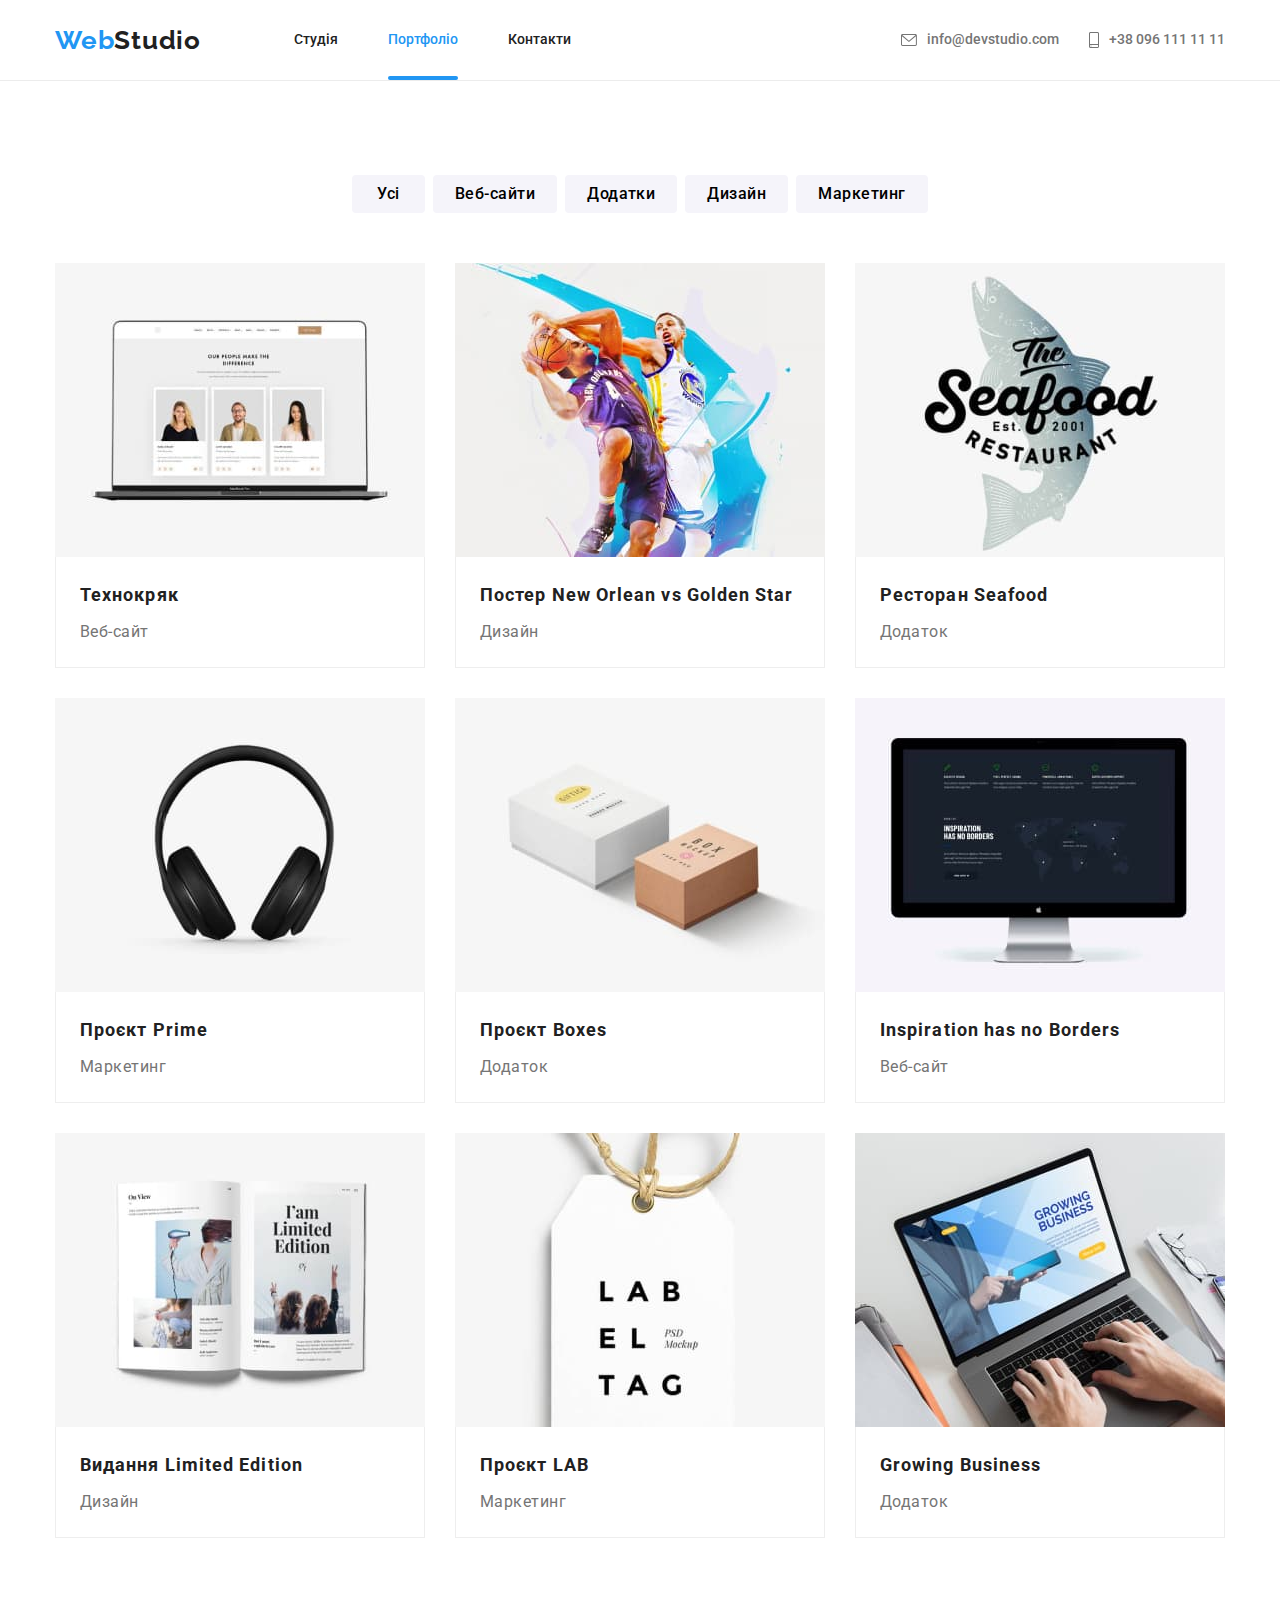
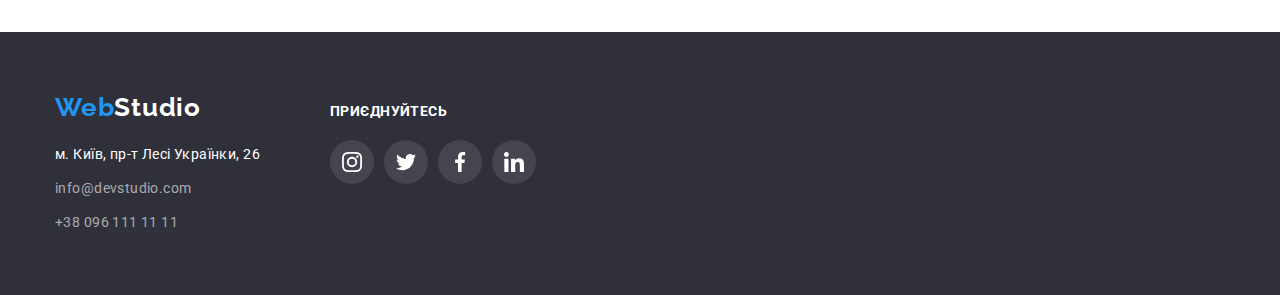
==== portfolio.html @ 78bb28c3 "Додано файли з домашки № 5" ====
<!DOCTYPE html>
<html lang="uk">
  <head>
    <meta charset="UTF-8" />
    <meta http-equiv="X-UA-Compatible" content="IE=edge" />
    <meta name="viewport" content="width=device-width, initial-scale=1.0" />
    <title>Portfolio</title>
    <!-- Завантаження шрифтів -->
    <link rel="preconnect" href="https://fonts.googleapis.com" />
    <link rel="preconnect" href="https://fonts.gstatic.com" crossorigin />
    <link
      href="https://fonts.googleapis.com/css2?family=Raleway:wght@700&family=Roboto:wght@400;500;700;900&display=swap"
      rel="stylesheet"
    />
    <!-- нормализація стилів для роботи сторінок сайту на різних браузерах -->
    <link
      rel="stylesheet"
      href="https://cdnjs.cloudflare.com/ajax/libs/modern-normalize/1.1.0/modern-normalize.min.css"
    />
    <!-- Завантаження таблиці стилів -->
    <link rel="stylesheet" href="./css/styles.css" />
  </head>
  <body>
    <header class="header header-portfolio">
      <div class="container container-flex">
        <nav class="nav">
          <a href="./index.html" class="logo">Web<span class="logo-header">Studio</span></a>
          <ul class="nav-list">
            <li class="nav-item">
              <a href="./index.html" class="nav-link">Студія</a>
            </li>
            <li class="nav-item">
              <a href="./portfolio.html" class="nav-link current">Портфоліо</a>
            </li>
            <li class="nav-item"><a href="" class="nav-link">Контакти</a></li>
          </ul>
        </nav>

        <ul class="contact-list">
          <li class="contact-item">
            <a class="contact-link" href="mailto:info@devstudio.com">
              <svg class="contact-icon" width="16px" height="12px">
                <use href="./images/icons.svg#icon-envelope"></use>
              </svg>
              info@devstudio.com
            </a>
          </li>
          <li class="contact-item">
            <a class="contact-link" href="tel:+380961111111">
              <svg class="contact-icon" width="10px" height="16px">
                <use href="./images/icons.svg#icon-smartphone"></use>
              </svg>
              +38 096 111 11 11
            </a>
          </li>
        </ul>
      </div>
    </header>

    <main>
      <section class="projects">
        <div class="container">
          <h1 class="project-caption visually-hidden">Приклади робіт нашої студії</h1>
          <!-- фільтер -->
          <ul class="filter-list">
            <li class="filter-item"><button type="button" class="filter-btn first">Усі</button></li>
            <li class="filter-item"><button type="button" class="filter-btn">Веб-сайти</button></li>
            <li class="filter-item"><button type="button" class="filter-btn">Додатки</button></li>
            <li class="filter-item"><button type="button" class="filter-btn">Дизайн</button></li>
            <li class="filter-item"><button type="button" class="filter-btn">Маркетинг</button></li>
          </ul>
          <!-- Список проектів -->
          <ul class="projects-list">
            <li class="projects-item">
              <a href="" class="projects-link">
                <div class="projects-thumb">
                  <img
                    class="projects-img"
                    src="./images/portfolio/img1.jpg"
                    alt="Технокряк, веб-сайт"
                    width="370"
                    height="294"
                  />
                  <p class="projects-overlay">
                    Ресурс пропонує комплексні пропозиції з різним рівнем функціоналу та сервісів.
                    Все це дозволить відвідувачу отримати вичерпні відомості про компанію чи
                    приватну особу.
                  </p>
                </div>
                <div class="projects-title-subtitle">
                  <h2 class="projects-title">Технокряк</h2>
                  <p class="projects-subtitle">Веб-сайт</p>
                </div>
              </a>
            </li>

            <li class="projects-item">
              <a href="" class="projects-link">
                <div class="projects-thumb">
                  <img
                    class="projects-img"
                    src="./images/portfolio/img2.jpg"
                    alt="Постер New Orlean vs Golden Star, дизайн"
                    width="370"
                    height="294"
                  />
                  <p class="projects-overlay">
                    Ресурс пропонує комплексні пропозиції з різним рівнем функціоналу та сервісів.
                    Все це дозволить відвідувачу отримати вичерпні відомості про компанію чи
                    приватну особу.
                  </p>
                </div>
                <div class="projects-title-subtitle">
                  <h2 class="projects-title">Постер New Orlean vs Golden Star</h2>
                  <p class="projects-subtitle">Дизайн</p>
                </div>
              </a>
            </li>

            <li class="projects-item">
              <a href="" class="projects-link">
                <div class="projects-thumb">
                  <img
                    class="projects-img"
                    src="./images/portfolio/img3.jpg"
                    alt="Ресторан Seafood, додаток"
                    width="370"
                    height="294"
                  />
                  <p class="projects-overlay">
                    Ресурс пропонує комплексні пропозиції з різним рівнем функціоналу та сервісів.
                    Все це дозволить відвідувачу отримати вичерпні відомості про компанію чи
                    приватну особу.
                  </p>
                </div>
                <div class="projects-title-subtitle">
                  <h2 class="projects-title">Ресторан Seafood</h2>
                  <p class="projects-subtitle">Додаток</p>
                </div>
              </a>
            </li>

            <li class="projects-item">
              <a href="" class="projects-link">
                <div class="projects-thumb">
                  <img
                    class="projects-img"
                    src="./images/portfolio/img4.jpg"
                    alt="Проєкт Prime, маркетинг"
                    width="370"
                    height="294"
                  />
                  <p class="projects-overlay">
                    Ресурс пропонує комплексні пропозиції з різним рівнем функціоналу та сервісів.
                    Все це дозволить відвідувачу отримати вичерпні відомості про компанію чи
                    приватну особу.
                  </p>
                </div>
                <div class="projects-title-subtitle">
                  <h2 class="projects-title">Проєкт Prime</h2>
                  <p class="projects-subtitle">Маркетинг</p>
                </div>
              </a>
            </li>

            <li class="projects-item">
              <a href="" class="projects-link">
                <div class="projects-thumb">
                  <img
                    class="projects-img"
                    src="./images/portfolio/img5.jpg"
                    alt="Проєкт Boxes, додаток"
                    width="370"
                    height="294"
                  />
                  <p class="projects-overlay">
                    Ресурс пропонує комплексні пропозиції з різним рівнем функціоналу та сервісів.
                    Все це дозволить відвідувачу отримати вичерпні відомості про компанію чи
                    приватну особу.
                  </p>
                </div>
                <div class="projects-title-subtitle">
                  <h2 class="projects-title">Проєкт Boxes</h2>
                  <p class="projects-subtitle">Додаток</p>
                </div>
              </a>
            </li>

            <li class="projects-item">
              <a href="" class="projects-link">
                <div class="projects-thumb">
                  <img
                    class="projects-img"
                    src="./images/portfolio/img6.jpg"
                    alt="Inspiration has no Borders, веб-сайт"
                    width="370"
                    height="294"
                  />
                  <p class="projects-overlay">
                    Ресурс пропонує комплексні пропозиції з різним рівнем функціоналу та сервісів.
                    Все це дозволить відвідувачу отримати вичерпні відомості про компанію чи
                    приватну особу.
                  </p>
                </div>
                <div class="projects-title-subtitle">
                  <h2 class="projects-title">Inspiration has no Borders</h2>
                  <p class="projects-subtitle">Веб-сайт</p>
                </div>
              </a>
            </li>

            <li class="projects-item">
              <a href="" class="projects-link">
                <div class="projects-thumb">
                  <img
                    class="projects-img"
                    src="./images/portfolio/img7.jpg"
                    alt="Видання Limited Edition, дизайн"
                    width="370"
                    height="294"
                  />
                  <p class="projects-overlay">
                    Ресурс пропонує комплексні пропозиції з різним рівнем функціоналу та сервісів.
                    Все це дозволить відвідувачу отримати вичерпні відомості про компанію чи
                    приватну особу.
                  </p>
                </div>
                <div class="projects-title-subtitle">
                  <h2 class="projects-title">Видання Limited Edition</h2>
                  <p class="projects-subtitle">Дизайн</p>
                </div>
              </a>
            </li>

            <li class="projects-item">
              <a href="" class="projects-link">
                <div class="projects-thumb">
                  <img
                    class="projects-img"
                    src="./images/portfolio/img8.jpg"
                    alt="Проєкт LAB, маркетинг"
                    width="370"
                    height="294"
                  />
                  <p class="projects-overlay">
                    Ресурс пропонує комплексні пропозиції з різним рівнем функціоналу та сервісів.
                    Все це дозволить відвідувачу отримати вичерпні відомості про компанію чи
                    приватну особу.
                  </p>
                </div>
                <div class="projects-title-subtitle">
                  <h2 class="projects-title">Проєкт LAB</h2>
                  <p class="projects-subtitle">Маркетинг</p>
                </div>
              </a>
            </li>

            <li class="projects-item">
              <a href="" class="projects-link">
                <div class="projects-thumb">
                  <img
                    class="projects-img"
                    src="./images/portfolio/img9.jpg"
                    alt="Growing Business, додаток"
                    width="370"
                    height="294"
                  />
                  <p class="projects-overlay">
                    Ресурс пропонує комплексні пропозиції з різним рівнем функціоналу та сервісів.
                    Все це дозволить відвідувачу отримати вичерпні відомості про компанію чи
                    приватну особу.
                  </p>
                </div>
                <div class="projects-title-subtitle">
                  <h2 class="projects-title">Growing Business</h2>
                  <p class="projects-subtitle">Додаток</p>
                </div>
              </a>
            </li>
          </ul>
        </div>
      </section>
    </main>

    <footer class="footer">
      <div class="container footer-box">
        <div class="footer-item">
          <a href="./index.html" class="logo logo-bottom"
            >Web<span class="logo-footer">Studio</span></a
          >
          <address class="address">
            <ul class="address-list">
              <li class="address-item">
                <a
                  class="address-link map"
                  href="https://goo.gl/maps/CPtrU1FHBa2aNyZL9"
                  target="_blank"
                  rel="noopener noreferrer nofollow"
                  >м. Київ, пр-т Лесі Українки, 26</a
                >
              </li>
              <li class="address-item">
                <a href="mailto:info@devstudio.com" class="address-link">info@devstudio.com</a>
              </li>
              <li class="address-item">
                <a href="tel:+380961111111" class="address-link">+38 096 111 11 11</a>
              </li>
            </ul>
          </address>
        </div>
        <div class="footer-item">
          <p class="footer-title">Приєднуйтесь</p>
          <ul class="soc-list">
            <li class="soc-item">
              <a class="soc-link soc-link-footer" href="#">
                <svg class="soc-icon" width="20px" height="20px">
                  <use href="./images/icons.svg#icon-instagram"></use>
                </svg>
              </a>
            </li>
            <li class="soc-item">
              <a class="soc-link soc-link-footer" href="#">
                <svg class="soc-icon" width="20px" height="20px">
                  <use href="./images/icons.svg#icon-twitter"></use>
                </svg>
              </a>
            </li>
            <li class="soc-item">
              <a class="soc-link soc-link-footer" href="#">
                <svg class="soc-icon" width="20px" height="20px">
                  <use href="./images/icons.svg#icon-facebook"></use>
                </svg>
              </a>
            </li>
            <li class="soc-item">
              <a class="soc-link soc-link-footer" href="#">
                <svg class="soc-icon" width="20px" height="20px">
                  <use href="./images/icons.svg#icon-linkedin"></use>
                </svg>
              </a>
            </li>
          </ul>
        </div>
      </div>
    </footer>
  </body>
</html>
---- css/styles.css ----
:root {
   --logo-color: #2196f3;
   --logo-second-color: #212121;
   --logo-third-color: #ffffff;

   --main-color: #212121;
   --main-second-color: #757575;
   --main-third-color: #ffffff;
   --link-footer-color: rgba(255, 255, 255, 0.6);

   --base-background: #ffffff;
   --hero-background: #2f303a;
   --team-background: #f5f4fa;
   --footer-background: #2f303a;

   --button-hero-background: #2196f3;
   --button-background: #f5f4fa;

   --action-color: #2196f3;
   --action-second-color: #ffffff;
   --action-button-background: #2196f3;
   --action-button-second-background: #188ce8;

   --border-color: #eeeeee;

   --hero-second-background: #c4c4c4;

   --features-background: #f5f4fa;

   --color-soc-icon: #afb1b8;

   --footer-second-background: rgba(255, 255, 255, 0.1);
}

body {
   font-family: "Roboto", sans-serif;
   color: var(--main-color);
   background-color: var(--base-background);
}

ul {
   list-style: none;
   padding: 0;
   margin: 0;
}

h1,
h2,
h3,
h4,
h5,
h6 {
   margin: 0;
}

p {
   margin: 0;
}

img {
   display: block;
   max-width: 100%;
   height: auto;
}

.container {
   width: 1200px;
   margin: 0 auto;
   padding: 0 15px;
   /* outline: 1px solid tomato; */
}

/* Секція "header" */
.container-flex,
.nav,
.nav-list,
.contact-list {
   display: flex;
   align-items: center;
}
.contact-list {
   margin-left: auto;
}
.nav-item:not(:last-child) {
   margin-right: 50px;
}
.contact-item:not(:last-child) {
   margin-right: 30px;
}

.logo {
   margin-right: 93px;

   font-family: "Raleway", sans-serif;
   font-weight: 700;
   font-size: 26px;
   line-height: 1.19;
   letter-spacing: 0.03em;
   text-decoration: none;
   color: var(--logo-color);
}
.logo .logo-header {
   color: var(--logo-second-color);
}
.nav-link,
.contact-link {
   position: relative;

   display: flex;
   align-items: center;
   padding-top: 32px;
   padding-bottom: 32px;

   font-weight: 500;
   font-size: 14px;
   line-height: 1.14;
   text-decoration: none;

   color: var(--main-color);

   transition: color 250ms cubic-bezier(0.4, 0, 0.2, 1);
}

.contact-link {
   color: var(--main-second-color);
}
.nav-link:hover,
.nav-link:focus,
.contact-link:hover,
.contact-link:focus {
   color: var(--action-color);
}
.current {
   color: var(--action-color);
}
.nav-link.current::after {
   content: "";
   position: absolute;
   bottom: 0;
   left: 0;
   width: 100%;
   height: 4px;
   border-radius: 2px;
   background-color: var(--action-color);
}

.contact-icon {
   fill: currentColor;
   margin-right: 10px;
}

/* Секція "hero" */
.hero {
   background-color: var(--hero-second-background);
   text-align: center;
   padding: 200px 0px;
   max-width: 1600px;
   margin: 0 auto;

   background-image: linear-gradient(rgba(47, 48, 58, 0.4), rgba(47, 48, 58, 0.4)), url("../images/hero.jpg");
   background-repeat: no-repeat;
   background-position: 50% 50%;
}

.hero-caption {
   width: 696px;
   margin: 0px auto;
   margin-bottom: 30px;

   font-weight: 900;
   font-size: 44px;
   line-height: 1.36;
   letter-spacing: 0.06em;
   text-transform: uppercase;
   color: var(--main-third-color);
}
.hero-btn {
   padding: 10px 32px;
   border: none;
   font-family: inherit;
   font-weight: 700;
   font-size: 16px;
   line-height: 1.88;
   text-align: center;
   letter-spacing: 0.06em;
   color: var(--main-third-color);
   cursor: pointer;

   background-color: var(--button-hero-background);
   box-shadow: 0px 4px 4px rgba(0, 0, 0, 0.15);
   border-radius: 4px;

   transition: background-color 250ms cubic-bezier(0.4, 0, 0.2, 1), box-shadow 250ms cubic-bezier(0.4, 0, 0.2, 1);
}
.hero-btn:hover,
.hero-btn:focus {
   background-color: var(--action-button-second-background);
   box-shadow: 0px 4px 4px rgba(0, 0, 0, 0.15);
}

/* Секція "feature", Особливості */

/* .visually-hidden прибирає заголовок h2 - "Особливості" */
.visually-hidden {
   position: absolute;
   white-space: nowrap;
   width: 1px;
   height: 1px;
   overflow: hidden;
   border: 0;
   padding: 0;
   clip: rect(0 0 0 0);
   clip-path: inset(50%);
   margin: -1px;
}
.features {
   padding: 94px 0px;
}
.features-list {
   display: flex;
}
.features-item {
   width: calc((100%-90px) / 4);
}
.features-item:not(:last-child) {
   margin-right: 30px;
}
.features-icon-box {
   display: flex;
   justify-content: center;
   align-items: center;
   height: 120px;
   margin-bottom: 30px;
   background: var(--features-background);
   border-radius: 4px;
}
.features-title {
   margin-bottom: 10px;

   font-weight: 700;
   font-size: 14px;
   line-height: 1.14;
   letter-spacing: 0.03em;
   text-transform: uppercase;
}
.features-subtitle {
   font-weight: 400;
   font-size: 14px;
   line-height: 1.71;
   letter-spacing: 0.03em;
   color: var(--main-second-color);
}

/* Секція "product. Чим ми займаємося*/
.product {
   padding-bottom: 94px;
}
.product-caption {
   margin-bottom: 50px;

   font-weight: 700;
   font-size: 36px;
   line-height: 1.17;
   text-align: center;
   letter-spacing: 0.03em;
}
.product-list {
   display: flex;
}
.product-item {
   position: relative;
}
.product-item:not(:last-child) {
   margin-right: 30px;
}
.product-tittle {
   position: absolute;
   bottom: 0;
   left: 0;
   display: flex;
   justify-content: center;
   align-items: center;
   width: 100%;
   height: 70px;

   font-weight: 700;
   font-size: 14px;
   line-height: 1.43;
   text-transform: uppercase;
   letter-spacing: 0.03em;

   color: var(--main-third-color);
   background-color: rgba(47, 48, 58, 0.8);
}
/* Секція "team", Наша команда */
.team {
   padding: 94px 0px;

   background-color: var(--team-background);
}
.team-caption {
   margin-bottom: 50px;

   font-weight: 700;
   font-size: 36px;
   line-height: 1.17;
   text-align: center;
   letter-spacing: 0.03em;
}
.team-list {
   display: flex;
   justify-content: space-between;
}
.team-item {
   background-color: var(--base-background);

   box-shadow: 0px 1px 3px rgba(0, 0, 0, 0.12), 0px 1px 1px rgba(0, 0, 0, 0.14), 0px 2px 1px rgba(0, 0, 0, 0.2);
   border-radius: 0px 0px 4px 4px;
}
.team-title-subtitle-icon {
   padding: 30px 0px;
}
.team-title,
.team-subtitle {
   margin-bottom: 10px;

   font-weight: 500;
   font-size: 16px;
   line-height: 1.18;
   text-align: center;
   letter-spacing: 0.03em;
}
.team-subtitle {
   margin-bottom: 16px;

   font-weight: 400;
   color: var(--main-second-color);
}

.soc-list {
   display: flex;
   justify-content: center;
   gap: 10px;
}
/* .soc-item {
} */
.soc-link {
   display: flex;
   justify-content: center;
   align-items: center;
   width: 44px;
   height: 44px;
   border-radius: 50%;
   background-color: var(--base-background);
   color: var(--color-soc-icon);

   transition: background-color 250ms cubic-bezier(0.4, 0, 0.2, 1), color 250ms cubic-bezier(0.4, 0, 0.2, 1);
}
.soc-icon {
   fill: currentColor;
}
.soc-link:hover,
.soc-link:focus {
   background-color: var(--action-color);
   color: var(--action-second-color);
}

/* Секція "client. Постійні клієнти*/
.client {
   padding-top: 94px;
   padding-bottom: 94px;
}
.client-caption {
   margin-bottom: 50px;

   font-weight: 700;
   font-size: 36px;
   line-height: 1.17;
   text-align: center;
   letter-spacing: 0.03em;
}

.client-list {
   display: flex;
   justify-content: center;
   gap: 30px;
}
/* .client-item {
} */
.client-link {
   display: flex;
   justify-content: center;
   align-items: center;
   width: 170px;
   height: 92px;
   border-radius: 4px;
   border: 1px solid #afb1b8;
   color: var(--color-soc-icon);

   transition: border-color 250ms cubic-bezier(0.4, 0, 0.2, 1), color 250ms cubic-bezier(0.4, 0, 0.2, 1);
}
.client-icon {
   fill: currentColor;
}
.client-link:hover,
.client-link:focus {
   border-color: currentColor;
   color: var(--action-color);
}

/* Секція "footer" */
.footer {
   padding: 60px 0px;

   background-color: var(--footer-background);
}
.footer-box {
   display: flex;
   align-items: baseline;
}
.footer-item {
   margin-right: 70px;
}

.logo-bottom {
   display: block;
   margin-right: 0px;
   margin-bottom: 20px;
}
.logo-footer {
   color: var(--logo-third-color);
}
.address-item {
   margin-bottom: 10px;
}
.address-item:last-child {
   margin-bottom: 0px;
}
.address-link {
   font-style: normal;
   font-weight: 400;
   font-size: 14px;
   line-height: 1.71;
   letter-spacing: 0.03em;
   color: var(--link-footer-color);
   text-decoration: none;

   transition: color 250ms cubic-bezier(0.4, 0, 0.2, 1);
}
.address-link.map {
   color: var(--main-third-color);
}
.address-link:hover,
.address-link:focus {
   color: var(--action-color);
}

.footer-title {
   margin-bottom: 20px;

   font-weight: 700;
   font-size: 14px;
   line-height: 1.14;
   letter-spacing: 0.03em;
   text-transform: uppercase;
   color: var(--main-third-color);
}

.soc-link.soc-link-footer {
   background-color: var(--footer-second-background);
   color: var(--base-background);
}
.soc-icon.soc-link-footer {
   fill: currentColor;
}
.soc-link.soc-link-footer:hover,
.soc-link.soc-link-footer:focus {
   background-color: var(--action-color);
}
/* ----------------   Сторінка " Портфоліо (2-га сторінка)   ----------- "  */
.header-portfolio {
   border-bottom: 1px solid #ececec;
}

.projects {
   padding-top: 94px;
   padding-bottom: 94px;
}
/* фільтер */
.filter-list {
   display: flex;
   justify-content: center;

   margin-bottom: 50px;
}
.filter-item:not(:last-child) {
   margin-right: 8px;
}
.filter-btn {
   padding: 6px 22px;

   font-family: inherit;
   font-weight: 500;
   font-size: 16px;
   line-height: 1.63;
   text-align: center;
   letter-spacing: 0.03em;
   cursor: pointer;

   background-color: var(--button-background);
   border-radius: 4px;
   border: none;
   box-shadow: none;

   transition: color 250ms cubic-bezier(0.4, 0, 0.2, 1), background-color 250ms cubic-bezier(0.4, 0, 0.2, 1),
      box-shadow 250ms cubic-bezier(0.4, 0, 0.2, 1);
}
.filter-btn.first {
   padding: 6px 25px;
}
.filter-btn:hover,
.filter-btn:focus {
   color: var(--action-second-color);
   background-color: var(--action-button-background);
   box-shadow: 0px 3px 1px rgba(0, 0, 0, 0.1), 0px 1px 2px rgba(0, 0, 0, 0.08), 0px 2px 2px rgba(0, 0, 0, 0.12);
}
/* Список проектів */

.projects-list {
   display: flex;
   flex-wrap: wrap;
}
.projects-item {
   background: var(--base-background);
}
.projects-item:not(:nth-child(3n)) {
   margin-right: 30px;
}
.projects-item:not(:nth-last-child(-n + 3)) {
   margin-bottom: 30px;
}

.projects-link {
   display: block;
   text-decoration: none;

   transition: box-shadow 250ms cubic-bezier(0.4, 0, 0.2, 1);
}
.projects-link:hover {
   box-shadow: 0px 1px 1px rgba(0, 0, 0, 0.12), 0px 4px 4px rgba(0, 0, 0, 0.06), 1px 4px 6px rgba(0, 0, 0, 0.16);
}

.projects-thumb {
   position: relative;
   overflow: hidden;
}
.projects-overlay {
   position: absolute;
   top: 0;
   left: 0;
   width: 100%;
   height: 100%;

   padding: 63px 24px;

   font-weight: 400;
   font-size: 18px;
   line-height: 1.56;
   letter-spacing: 0.03em;

   color: var(--main-third-color);
   background-color: rgba(33, 150, 243, 0.9);

   transform: translateY(101%);

   transition: transform 250ms cubic-bezier(0.4, 0, 0.2, 1);
}
.projects-link:hover .projects-overlay {
   transform: translateY(0%);
}

.projects-title-subtitle {
   padding: 20px 24px;

   border-right: 1px solid var(--border-color);
   border-bottom: 1px solid var(--border-color);
   border-left: 1px solid var(--border-color);
}
.projects-title {
   margin-bottom: 4px;

   font-weight: 700;
   font-size: 18px;
   line-height: 2;
   letter-spacing: 0.06em;
   color: var(--main-color);
}
.projects-subtitle {
   font-weight: 400;
   font-size: 16px;
   line-height: 1.88;
   letter-spacing: 0.03em;
   color: var(--main-second-color);
}

/* Модальне вікно (спрацьовує при натисненні на кнопку) */
.backdrop {
   position: fixed;
   left: 0;
   top: 0;
   width: 100%;
   height: 100%;

   background-color: rgba(0, 0, 0, 0.2);

   visibility: visible;
   opacity: 1;

   transition: opacity 250ms cubic-bezier(0.4, 0, 0.2, 1), visibility 250ms cubic-bezier(0.4, 0, 0.2, 1);
}

.backdrop.is-hidden {
   visibility: hidden;
   opacity: 0;

   pointer-events: none;
}
.modal {
   position: absolute;
   top: 50%;
   left: 50%;
   transform: translate(-50%, -50%) scale(1);

   min-width: 528px;
   min-height: 581px;
   border-radius: 4px;

   background-color: var(--base-background);

   box-shadow: 0px 1px 3px rgba(0, 0, 0, 0.12), 0px 1px 1px rgba(0, 0, 0, 0.14), 0px 2px 1px rgba(0, 0, 0, 0.2);
   transition: transform 250ms cubic-bezier(0.4, 0, 0.2, 1), box-shadow 250ms cubic-bezier(0.4, 0, 0.2, 1);
}
.backdrop.is-hidden .modal {
   transform: translate(-50%, -50%) scale(1.1);
   box-shadow: none;
}

.button-close-modal {
   position: absolute;
   top: 8px;
   right: 8px;
   display: flex;
   justify-content: center;
   align-items: center;

   width: 30px;
   height: 30px;
   border-radius: 50%;

   border: 1px solid rgba(0, 0, 0, 0.1);
   background-color: var(--base-background);
   color: #000000;

   transition: background-color 250ms cubic-bezier(0.4, 0, 0.2, 1), color 250ms cubic-bezier(0.4, 0, 0.2, 1);
}
.icon-close-modal {
   fill: currentColor;
}

.button-close-modal:hover,
.button-close-modal:focus {
   background-color: var(--color-soc-icon);
   color: var(--action-second-color);
}
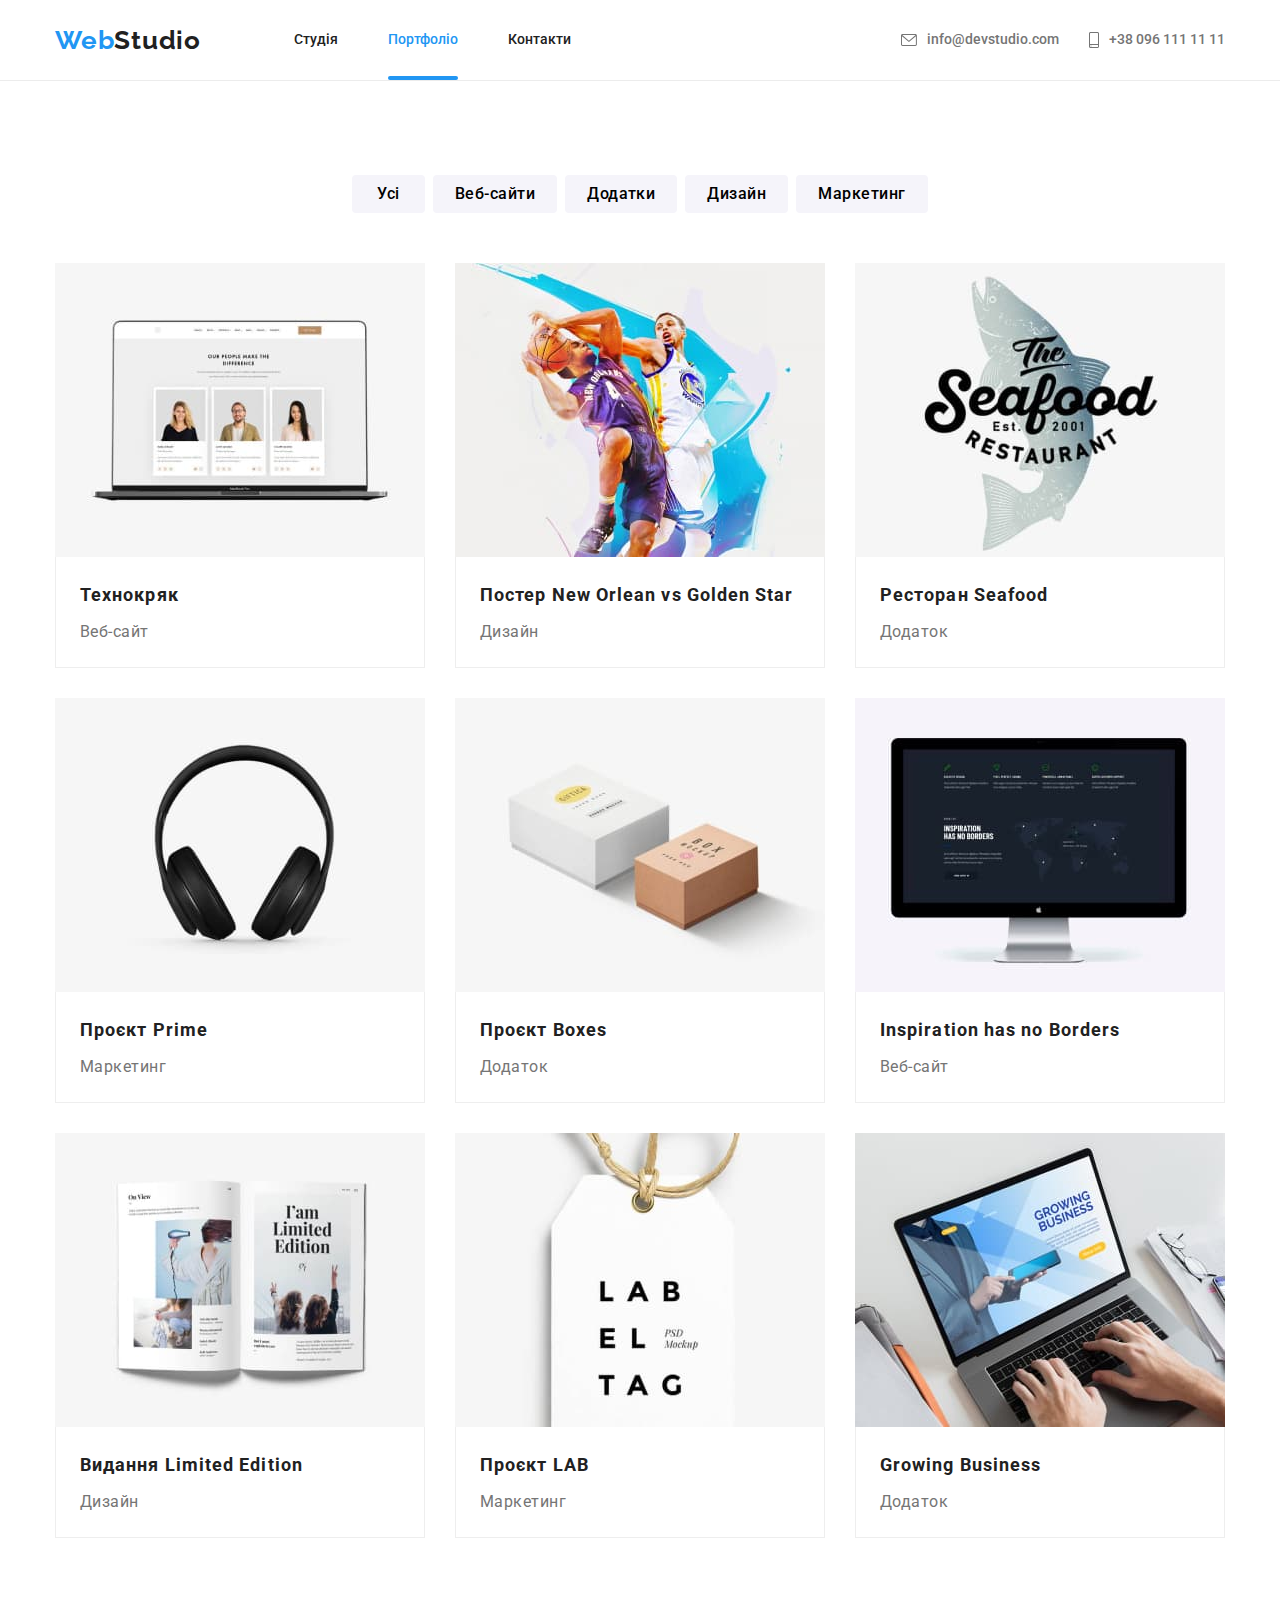
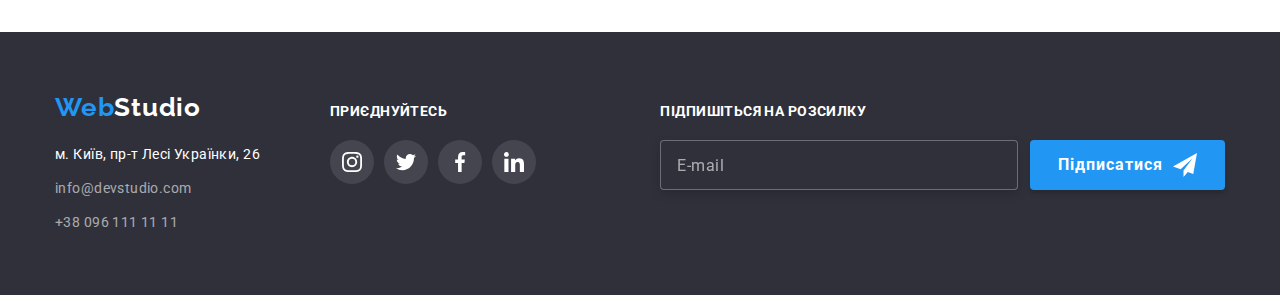
==== commit ed29b189: "Дороблено ДЗ №6" ====
--- a/portfolio.html
+++ b/portfolio.html
@@ -341,6 +341,29 @@
             </li>
           </ul>
         </div>
+        <div class="footer-item">
+          <p class="footer-title">Підпишіться на розсилку</p>
+
+          <form class="form-footer">
+            <div class="form-footer-field">
+              <label for="subscribe" class="form-footer-label"></label>
+              <input
+                type="email"
+                class="form-footer-input"
+                name="email"
+                id="subscribe"
+                placeholder="E-mail"
+              />
+            </div>
+
+            <button type="submit" class="footer-btn">
+              <p class="">Підписатися</p>
+              <svg class="soc-icon" width="24px" height="24px">
+                <use href="./images/icons.svg#icon-subscribe"></use>
+              </svg>
+            </button>
+          </form>
+        </div>
       </div>
     </footer>
   </body>
--- a/css/styles.css
+++ b/css/styles.css
@@ -174,7 +174,9 @@
    text-transform: uppercase;
    color: var(--main-third-color);
 }
-.hero-btn {
+.hero-btn,
+.footer-btn,
+.modal-btn {
    padding: 10px 32px;
    border: none;
    font-family: inherit;
@@ -193,7 +195,11 @@
    transition: background-color 250ms cubic-bezier(0.4, 0, 0.2, 1), box-shadow 250ms cubic-bezier(0.4, 0, 0.2, 1);
 }
 .hero-btn:hover,
-.hero-btn:focus {
+.hero-btn:focus,
+.footer-btn:hover,
+.footer-btn:focus,
+.modal-btn:hover,
+.modal-btn:focus {
    background-color: var(--action-button-second-background);
    box-shadow: 0px 4px 4px rgba(0, 0, 0, 0.15);
 }
@@ -477,6 +483,54 @@
 .soc-link.soc-link-footer:focus {
    background-color: var(--action-color);
 }
+
+.footer-item:last-child {
+   margin-left: auto;
+   margin-right: 0px;
+}
+.form-footer {
+   display: flex;
+   align-items: center;
+   gap: 12px;
+}
+.form-footer-field {
+}
+.form-footer-input {
+   width: 358px;
+   height: 50px;
+   padding: 0px 16px;
+
+   font-weight: 400;
+   font-size: 16px;
+   line-height: 1.25;
+   letter-spacing: 0.03em;
+
+   color: var(--main-third-color);
+   border: 1px solid rgba(255, 255, 255, 0.3);
+   border-radius: 4px;
+   background-color: var(--hero-background);
+   filter: drop-shadow(0px 4px 4px rgba(0, 0, 0, 0.15));
+   outline: none;
+
+   transition: border-color 250ms cubic-bezier(0.4, 0, 0.2, 1);
+}
+.form-footer-input::placeholder {
+   color: var(--link-footer-color);
+}
+.form-footer-input:focus {
+   border-color: var(--action-color);
+}
+
+.form-footer-label {
+}
+.footer-btn {
+   display: flex;
+   justify-content: center;
+   align-items: center;
+   gap: 10px;
+
+   padding: 10px 28px;
+}
 /* ----------------   Сторінка " Портфоліо (2-га сторінка)   ----------- "  */
 .header-portfolio {
    border-bottom: 1px solid #ececec;
@@ -630,6 +684,7 @@
    top: 50%;
    left: 50%;
    transform: translate(-50%, -50%) scale(1);
+   padding: 40px;
 
    min-width: 528px;
    min-height: 581px;
@@ -661,7 +716,7 @@
    background-color: var(--base-background);
    color: #000000;
 
-   transition: background-color 250ms cubic-bezier(0.4, 0, 0.2, 1), color 250ms cubic-bezier(0.4, 0, 0.2, 1);
+   transition: color 250ms cubic-bezier(0.4, 0, 0.2, 1);
 }
 .icon-close-modal {
    fill: currentColor;
@@ -669,6 +724,170 @@
 
 .button-close-modal:hover,
 .button-close-modal:focus {
-   background-color: var(--color-soc-icon);
-   color: var(--action-second-color);
-}
+   color: var(--action-color);
+}
+
+.modal-title {
+   margin-bottom: 12px;
+
+   font-weight: 700;
+   font-size: 20px;
+   line-height: 1.15;
+   text-align: center;
+   letter-spacing: 0.03em;
+
+   color: var(--main-color);
+}
+.form-group {
+   margin-bottom: 20px;
+}
+.form-label {
+   display: block;
+   margin-bottom: 10px;
+}
+.form-group .form-label:last-child {
+   margin-bottom: 0px;
+}
+.form-title {
+   display: block;
+   margin-bottom: 4px;
+
+   font-weight: 400;
+   font-size: 12px;
+   line-height: 1.17;
+   letter-spacing: 0.01em;
+
+   color: var(--main-second-color);
+}
+
+.input-box {
+   position: relative;
+}
+
+.form-input {
+   width: 100%;
+   height: 40px;
+   padding: 0px 42px;
+
+   border: 1px solid rgba(33, 33, 33, 0.2);
+   border-radius: 4px;
+   cursor: pointer;
+
+   outline: none;
+
+   transition: border-color 250ms cubic-bezier(0.4, 0, 0.2, 1);
+}
+.form-icon {
+   position: absolute;
+   top: 11px;
+   left: 12px;
+   cursor: pointer;
+
+   transition: fill 250ms cubic-bezier(0.4, 0, 0.2, 1);
+}
+
+.form-input:focus-within {
+   border-color: var(--action-color);
+}
+.form-input:focus-within + .form-icon {
+   fill: var(--action-color);
+}
+
+textarea[name="user-text"] {
+   display: block;
+   width: 100%;
+   height: 120px;
+   padding: 12px 16px;
+
+   resize: none;
+
+   font-weight: 400;
+   font-size: 12px;
+   line-height: 14px;
+   letter-spacing: 0.01em;
+}
+textarea::placeholder {
+   font-weight: 400;
+   font-size: 12px;
+   line-height: 14px;
+   letter-spacing: 0.01em;
+
+   color: rgba(117, 117, 117, 0.5);
+}
+
+.form-label.checkbox {
+   position: relative;
+   margin-bottom: 30px;
+}
+
+.form-checkbox {
+   position: absolute;
+   white-space: nowrap;
+   width: 1px;
+   height: 1px;
+   overflow: hidden;
+   border: 0;
+   padding: 0;
+   clip: rect(0 0 0 0);
+   clip-path: inset(50%);
+   margin: -1px;
+}
+/* Реалізація чекбокса через "background-image" */
+
+/* .icon-checkbox {
+   position: absolute;
+   top: 4px;
+   left: 13px;
+   display: inline-block;
+   width: 16px;
+   height: 15px;
+
+   border: 2px solid var(--main-color);
+   border-radius: 4px;
+}
+.form-checkbox:checked + .icon-checkbox {
+   background-color: var(--action-color);
+   background-image: url("../images/icon-check.svg");
+   background-size: contain;
+   background-origin: border-box;
+
+   border-color: var(--action-color);
+} */
+/* Кінець */
+.icon-check {
+   position: absolute;
+   top: 4px;
+   left: 13px;
+   border: 2px solid var(--main-color);
+   border-radius: 3px;
+   overflow: hidden;
+}
+.form-checkbox:checked + .icon-check {
+   border: none;
+   background-color: var(--action-color);
+}
+.form-title.checkbox {
+   display: inline;
+   padding-left: 36px;
+
+   font-weight: 400;
+   font-size: 14px;
+   line-height: 1.71;
+   letter-spacing: 0.03em;
+
+   color: var(--main-second-color);
+}
+
+.form-link {
+   font-weight: 400;
+   font-size: 14px;
+   line-height: 1.71;
+   letter-spacing: 0.03em;
+
+   color: var(--action-color);
+}
+.modal-btn {
+   display: block;
+   padding: 10px 52px;
+   margin: 0px auto;
+}
